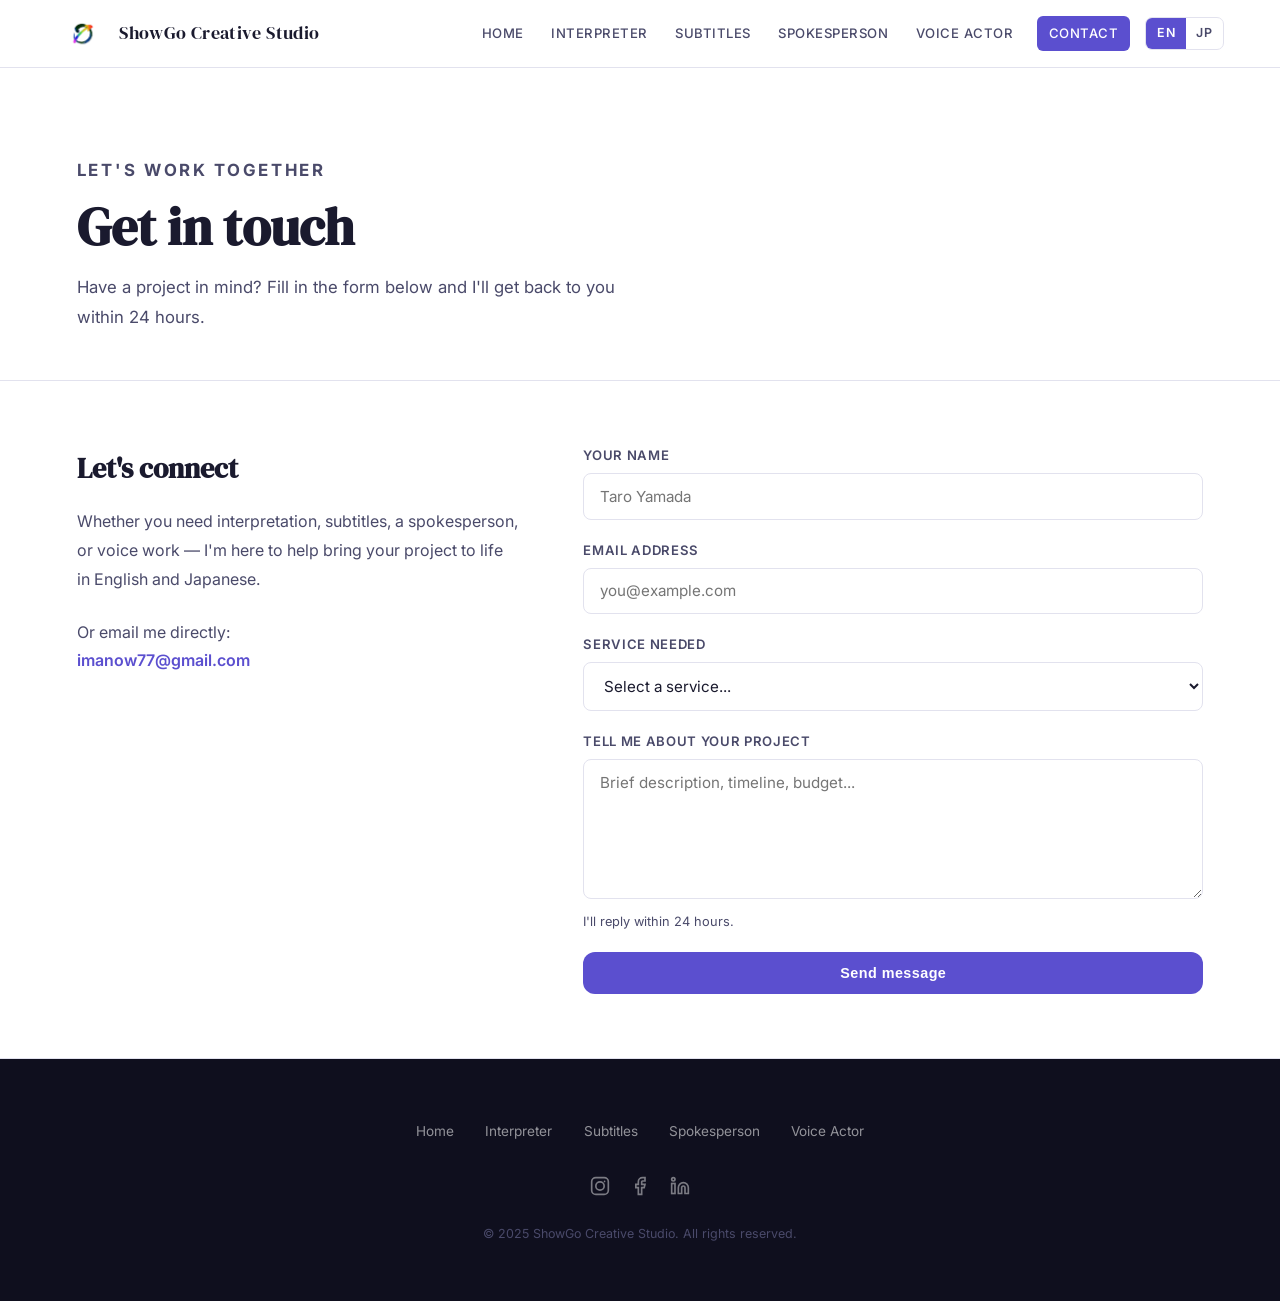
==== contact.html @ c8c38753 "Add files via upload" ====
<!DOCTYPE html>
<html lang="en">
<head>
<meta charset="UTF-8"/>
<meta name="viewport" content="width=device-width, initial-scale=1.0"/>
<title>ShowGo Creative Studio — Contact</title>
<link rel="preconnect" href="https://fonts.googleapis.com"/>
<link rel="preconnect" href="https://fonts.gstatic.com" crossorigin/>
<link href="https://fonts.googleapis.com/css2?family=DM+Serif+Display:ital@0;1&family=Inter:wght@400;500;600;700&display=swap" rel="stylesheet"/>
<link rel="stylesheet" href="style.css"/>
</head>
<body>
<nav id="main-nav">
  <a href="index.html" class="nav-logo">
    <img src="[data-uri]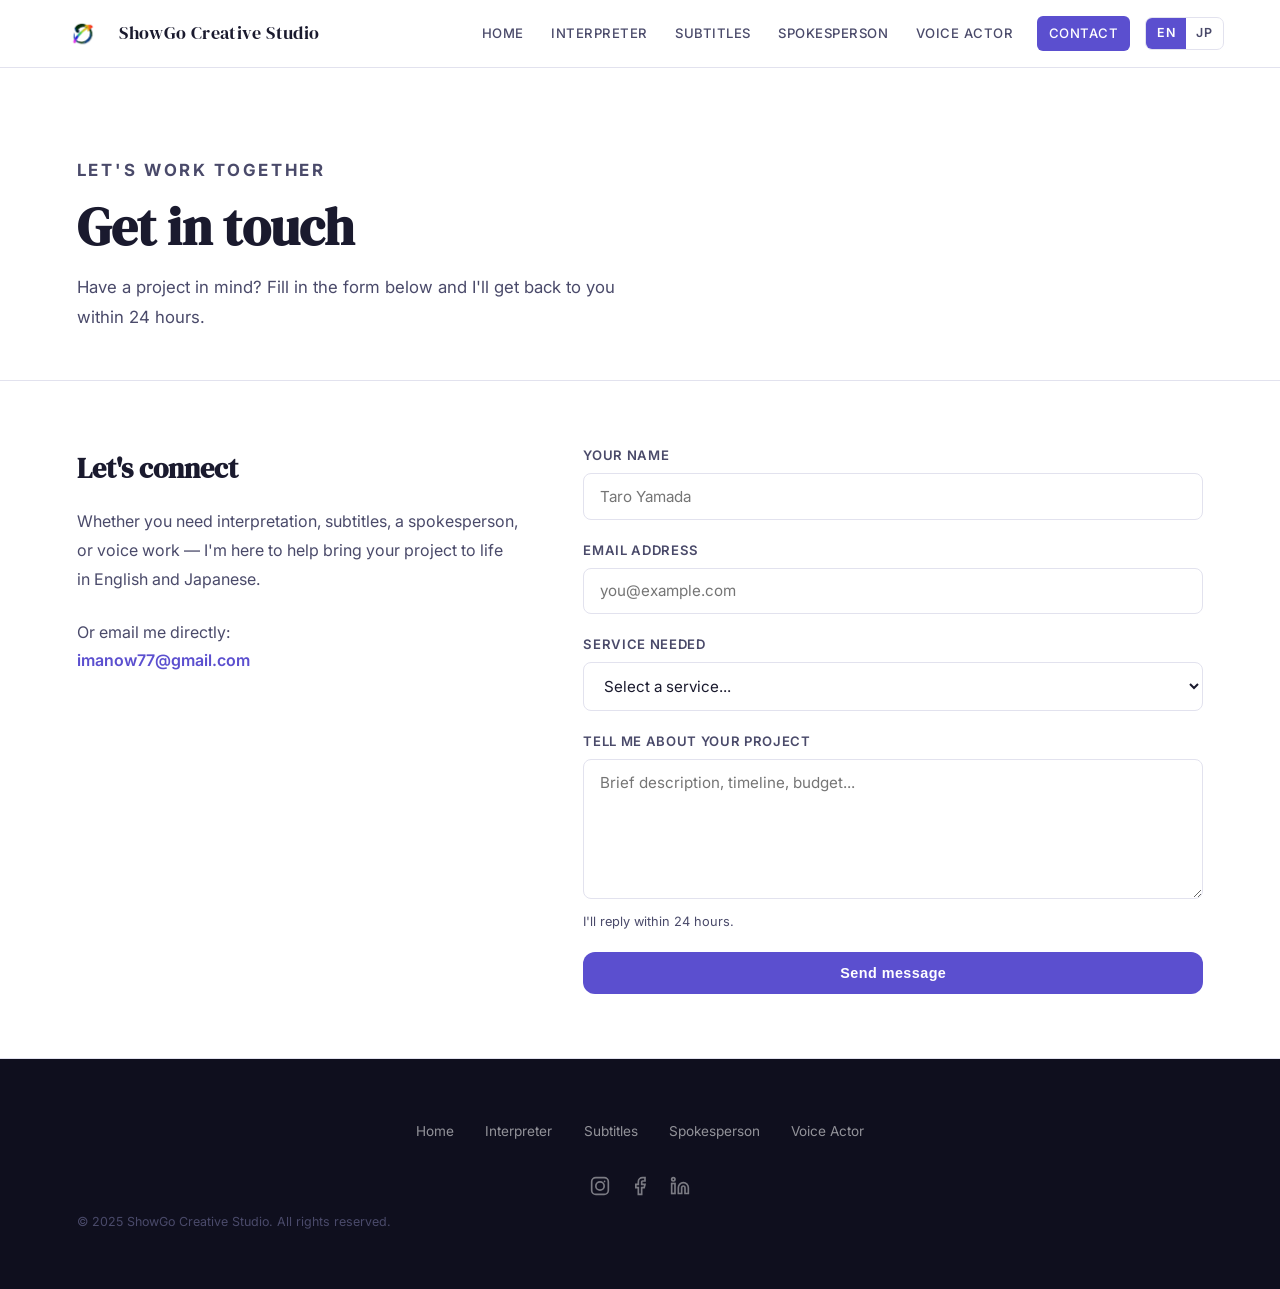
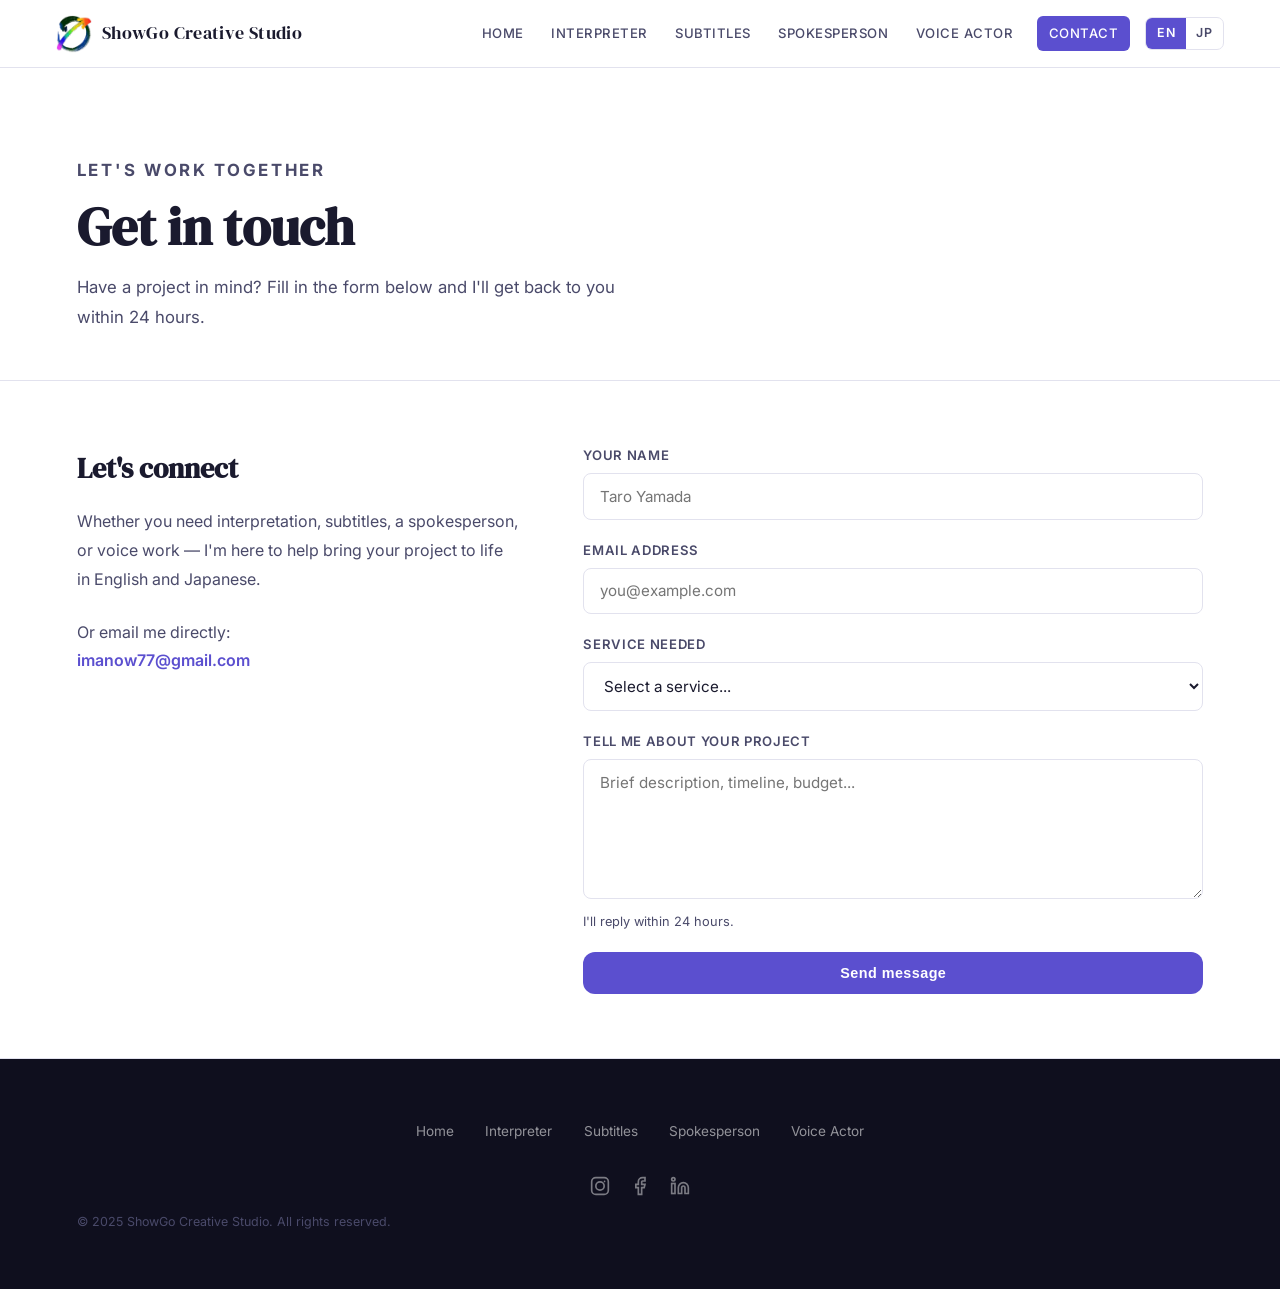
